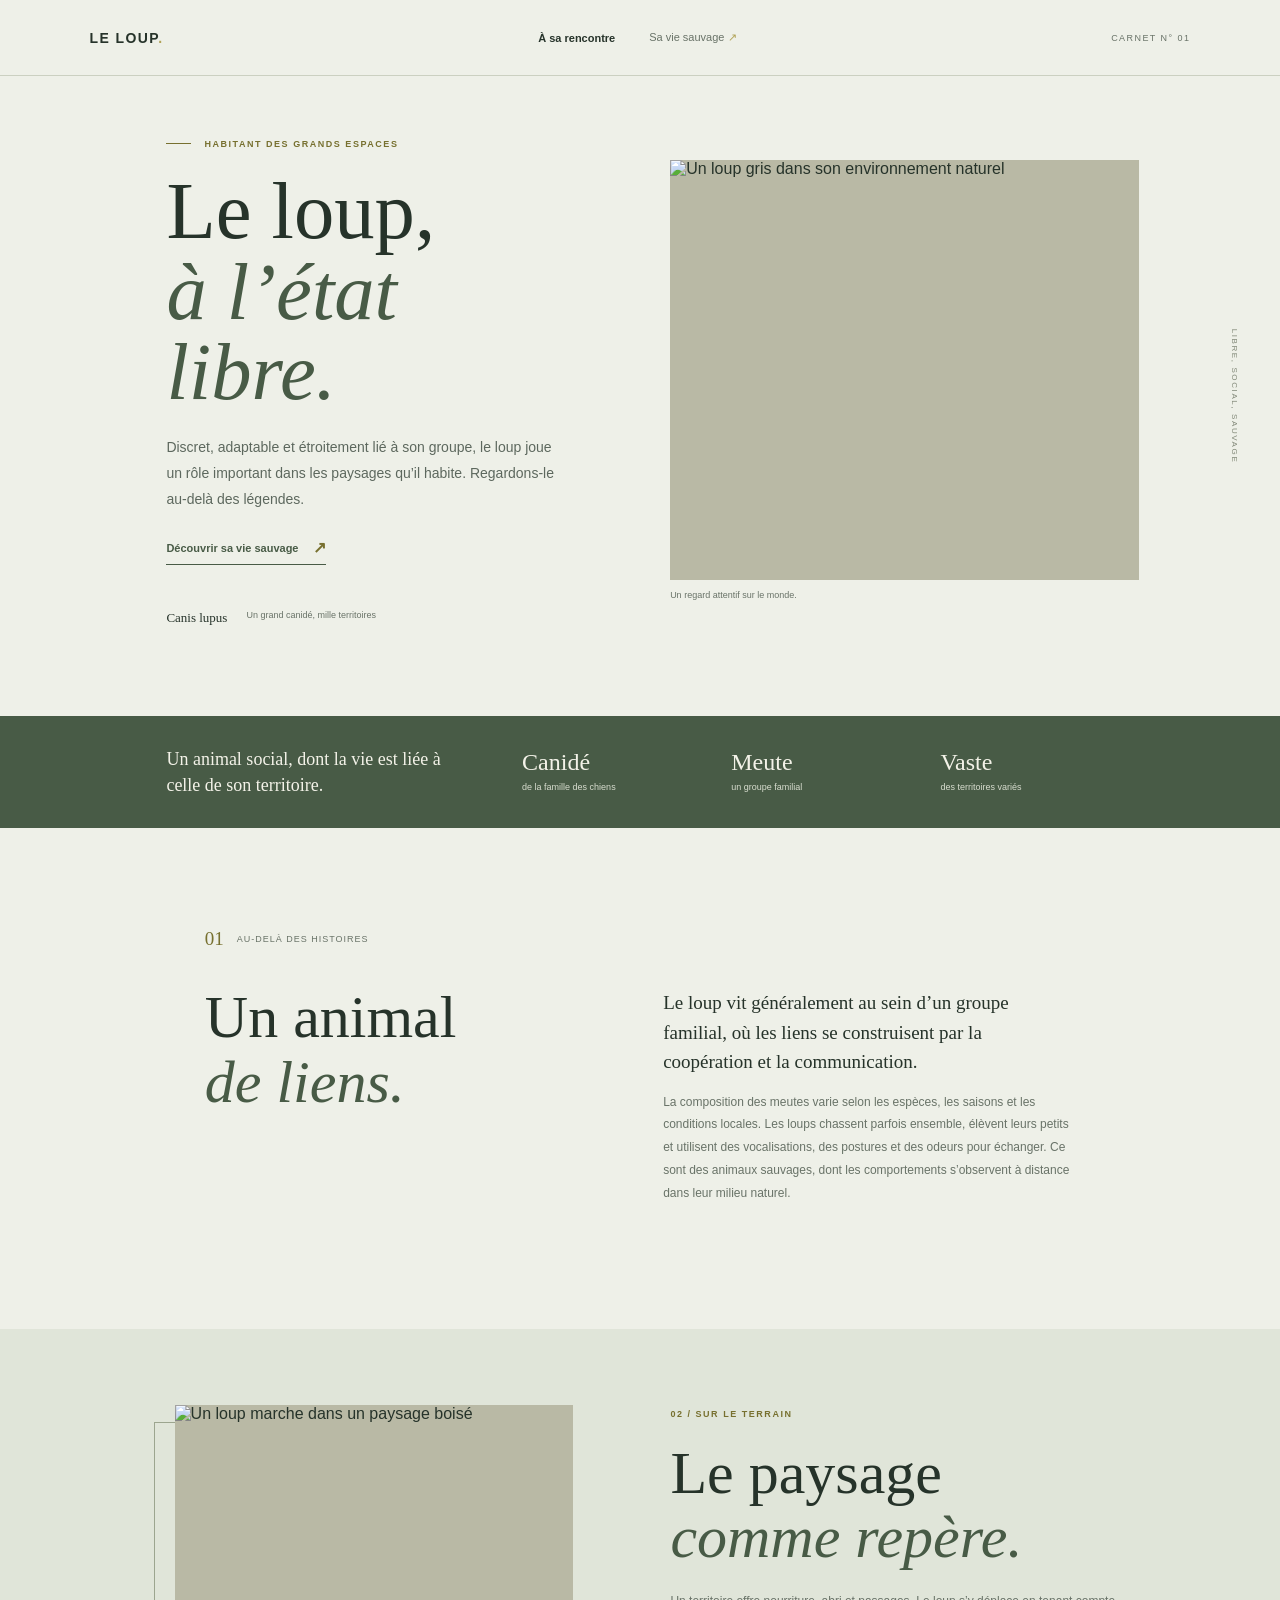
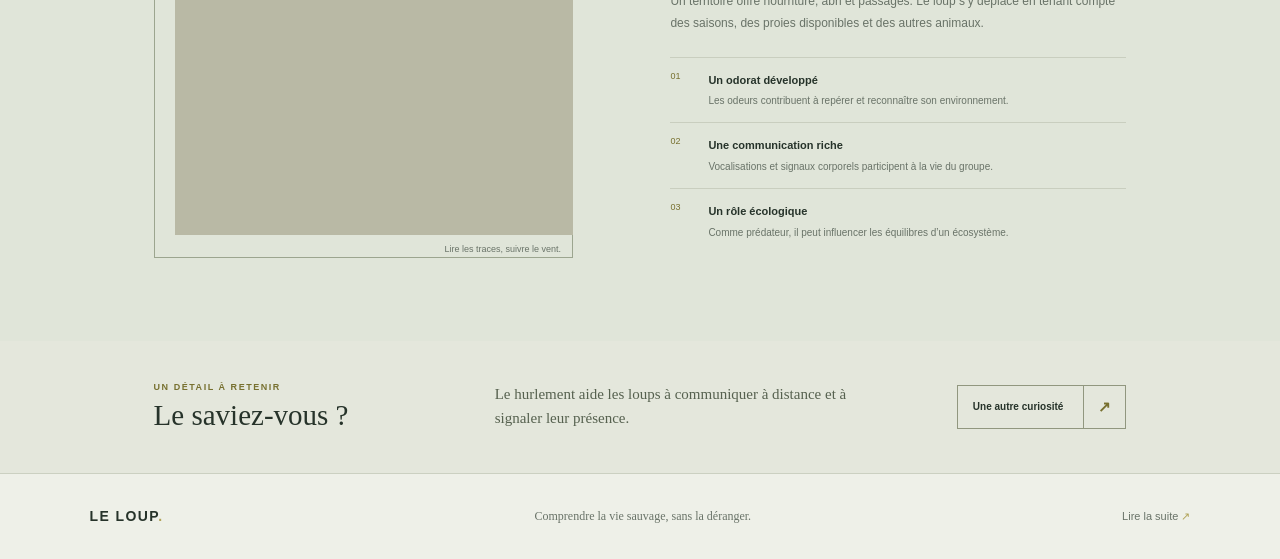
==== loup/index.html @ 83bfc55c "Je rajoute des élements sur mon site sur le loup" ====
<!doctype html>
<html lang="fr">
<head>
	<meta charset="utf-8">
	<meta name="viewport" content="width=device-width, initial-scale=1">
	<meta name="theme-color" content="#eef0e8">
	<meta name="description" content="À la rencontre du loup : sa vie en meute, ses sens et sa place dans les écosystèmes.">
	<title>Le loup — Libre et sauvage</title>
	<link rel="preconnect" href="https://images.unsplash.com">
	<link rel="stylesheet" href="style.css">
	<script src="script.js" defer></script>
</head>
<body>
	<header class="masthead">
		<a class="wordmark" href="index.html" aria-label="Le loup, accueil">LE LOUP<span>.</span></a>
		<nav class="main-nav" aria-label="Navigation principale">
			<a href="index.html" aria-current="page">À sa rencontre</a>
			<a href="comprendre.html">Sa vie sauvage <span aria-hidden="true">↗</span></a>
		</nav>
		<span class="issue-mark">CARNET N° 01</span>
	</header>

	<main>
		<section class="hero" aria-labelledby="hero-title">
			<div class="hero-copy">
				<p class="eyebrow"><span class="eyebrow-mark"></span> Habitant des grands espaces</p>
				<h1 id="hero-title">Le loup,<br><em>à l’état libre.</em></h1>
				<p class="hero-intro">Discret, adaptable et étroitement lié à son groupe, le loup joue un rôle important dans les paysages qu’il habite. Regardons-le au-delà des légendes.</p>
				<a class="text-link" href="comprendre.html">Découvrir sa vie sauvage <span aria-hidden="true">↗</span></a>
				<div class="hero-caption"><span>Canis lupus</span><span>Un grand canidé, mille territoires</span></div>
			</div>
			<figure class="hero-image">
				<img src="https://images.unsplash.com/photo-1564466809058-bf4114d55352?auto=format&fit=crop&w=1400&q=85" alt="Un loup gris dans son environnement naturel" fetchpriority="high">
				<figcaption>Un regard attentif sur le monde.</figcaption>
			</figure>
			<span class="side-note" aria-hidden="true">LIBRE, SOCIAL, SAUVAGE</span>
		</section>

		<section class="quick-facts" aria-label="Le loup en quelques repères">
			<p class="quick-intro">Un animal social, dont la vie est liée à celle de son territoire.</p>
			<div class="quick-fact"><strong>Canidé</strong><span>de la famille des chiens</span></div>
			<div class="quick-fact"><strong>Meute</strong><span>un groupe familial</span></div>
			<div class="quick-fact"><strong>Vaste</strong><span>des territoires variés</span></div>
		</section>

		<section class="origin-section" aria-labelledby="origin-title">
			<div class="section-label"><span>01</span><p>Au-delà des histoires</p></div>
			<div class="origin-content">
				<h2 id="origin-title">Un animal<br><em>de liens.</em></h2>
				<div class="origin-copy">
					<p class="lead">Le loup vit généralement au sein d’un groupe familial, où les liens se construisent par la coopération et la communication.</p>
					<p>La composition des meutes varie selon les espèces, les saisons et les conditions locales. Les loups chassent parfois ensemble, élèvent leurs petits et utilisent des vocalisations, des postures et des odeurs pour échanger. Ce sont des animaux sauvages, dont les comportements s’observent à distance dans leur milieu naturel.</p>
				</div>
			</div>
		</section>

		<section class="senses-section" aria-labelledby="senses-title">
			<figure class="senses-image">
				<img src="https://images.unsplash.com/photo-1571896349842-33c89424de2d?auto=format&fit=crop&w=1100&q=85" alt="Un loup marche dans un paysage boisé" loading="lazy">
				<figcaption>Lire les traces, suivre le vent.</figcaption>
			</figure>
			<div class="senses-copy">
				<p class="eyebrow">02 / Sur le terrain</p>
				<h2 id="senses-title">Le paysage<br><em>comme repère.</em></h2>
				<p>Un territoire offre nourriture, abri et passages. Le loup s’y déplace en tenant compte des saisons, des proies disponibles et des autres animaux.</p>
				<ul class="sense-list">
					<li><span>01</span><p><strong>Un odorat développé</strong>Les odeurs contribuent à repérer et reconnaître son environnement.</p></li>
					<li><span>02</span><p><strong>Une communication riche</strong>Vocalisations et signaux corporels participent à la vie du groupe.</p></li>
					<li><span>03</span><p><strong>Un rôle écologique</strong>Comme prédateur, il peut influencer les équilibres d’un écosystème.</p></li>
				</ul>
			</div>
		</section>

		<section class="fact-section" aria-labelledby="fact-title">
			<div>
				<p class="eyebrow">Un détail à retenir</p>
				<h2 id="fact-title">Le saviez-vous ?</h2>
			</div>
			<p class="fact-copy" id="wolf-fact" aria-live="polite" aria-atomic="true">Le hurlement aide les loups à communiquer à distance et à signaler leur présence.</p>
			<button class="fact-button" id="fact-button" type="button"><span>Une autre curiosité</span><span aria-hidden="true">↗</span></button>
		</section>
	</main>

	<footer class="site-footer">
		<a class="wordmark" href="index.html" aria-label="Le loup, accueil">LE LOUP<span>.</span></a>
		<p>Comprendre la vie sauvage, sans la déranger.</p>
		<a class="footer-link" href="comprendre.html">Lire la suite <span aria-hidden="true">↗</span></a>
	</footer>
</body>
</html>
---- loup/style.css ----
:root {
	color-scheme: light;
	--paper: #eef0e8;
	--paper-deep: #e0e5d9;
	--ink: #26332a;
	--muted: #697368;
	--forest: #485b46;
	--lichen: #b1a357;
	--line: #cbd0c1;
	--serif: Georgia, 'Times New Roman', serif;
	--sans: 'Trebuchet MS', Arial, sans-serif;
}

* { box-sizing: border-box; }
html { min-width: 320px; background: var(--paper); }
body {
	margin: 0;
	color: var(--ink);
	background-color: var(--paper);
	background-image: radial-gradient(#68745412 0.65px, transparent 0.65px);
	background-size: 8px 8px;
	font-family: var(--sans);
	-webkit-font-smoothing: antialiased;
}

img { display: block; width: 100%; }
a { color: inherit; text-decoration: none; }
a:focus-visible, button:focus-visible { outline: 3px solid var(--lichen); outline-offset: 4px; }

.masthead, .site-footer {
	min-height: 76px;
	padding: 0 7%;
	display: flex;
	align-items: center;
	justify-content: space-between;
	border-bottom: 1px solid var(--line);
}
.wordmark { flex: 0 0 auto; font-size: 14px; font-weight: 700; letter-spacing: 0.1em; }
.wordmark span { color: var(--lichen); }
.main-nav { display: flex; align-items: center; gap: 34px; }
.main-nav a, .footer-link { color: var(--muted); font-size: 11px; transition: color 160ms ease; }
.main-nav a:hover, .footer-link:hover { color: var(--forest); }
.main-nav a[aria-current="page"] { color: var(--ink); font-weight: 700; }
.main-nav a span, .footer-link span { color: var(--lichen); }
.issue-mark { color: var(--muted); font-size: 9px; letter-spacing: 0.16em; }

.hero {
	position: relative;
	width: min(1440px, 100%);
	min-height: 600px;
	margin: 0 auto;
	padding: 63px 11% 72px 13%;
	display: grid;
	grid-template-columns: 0.91fr 1.09fr;
	align-items: center;
	gap: 7%;
}
.hero-copy { position: relative; z-index: 1; padding-bottom: 18px; }
.eyebrow { margin: 0 0 22px; color: #77702f; font-size: 9px; font-weight: 700; letter-spacing: 0.17em; text-transform: uppercase; }
.eyebrow-mark { display: inline-block; width: 25px; height: 1px; margin: 0 9px 3px 0; background: currentColor; }
h1, h2, h3, p { margin-top: 0; }
h1, h2 { font-family: var(--serif); font-weight: 400; }
h1 { margin-bottom: 22px; font-size: clamp(55px, 6.3vw, 84px); line-height: 1; }
h1 em, h2 em { color: var(--forest); font-weight: 400; }
.hero-intro, .inner-hero-copy > p:not(.eyebrow) { max-width: 390px; margin-bottom: 25px; color: #5d685e; font-size: 14px; line-height: 1.85; }
.text-link { display: inline-flex; align-items: center; gap: 15px; padding-bottom: 7px; border-bottom: 1px solid var(--forest); color: var(--forest); font-size: 11px; font-weight: 700; }
.text-link span { color: #77702f; font-size: 16px; }
.hero-caption { display: flex; gap: 19px; margin-top: 45px; color: var(--muted); font-size: 9px; }
.hero-caption span:first-child { color: var(--ink); font-family: var(--serif); font-size: 13px; }
.hero-image, .inner-hero-image { position: relative; margin: 0; padding: 0 0 23px 24px; }
.hero-image::before, .inner-hero-image::before { position: absolute; z-index: -1; top: 21px; right: -20px; bottom: 0; left: 4px; border: 1px solid #9ca58f; content: ''; }
.hero-image img { height: 420px; object-fit: cover; object-position: center 45%; background: #b9b9a5; }
.hero-image figcaption, .inner-hero-image figcaption { padding-top: 10px; color: var(--muted); font-size: 9px; }
.side-note { position: absolute; top: 50%; right: 3.2%; color: #818878; font-size: 8px; letter-spacing: 0.2em; writing-mode: vertical-rl; transform: translateY(-50%); }

.quick-facts { display: grid; grid-template-columns: 1.2fr repeat(3, 0.65fr); align-items: center; gap: 36px; padding: 30px 13%; color: #f3f2e8; background: var(--forest); }
.quick-intro { max-width: 280px; margin: 0; font-family: var(--serif); font-size: 18px; line-height: 1.45; }
.quick-fact { display: grid; gap: 5px; }
.quick-fact strong { font-family: var(--serif); font-size: 24px; font-weight: 400; }
.quick-fact span { color: #d8ddcf; font-size: 9px; line-height: 1.5; }

.origin-section, .language-section { padding: 100px 16% 112px; }
.section-label { display: flex; align-items: center; gap: 13px; margin-bottom: 35px; color: var(--muted); }
.section-label span { color: #77702f; font-family: var(--serif); font-size: 19px; }
.section-label p { margin: 0; font-size: 9px; letter-spacing: 0.11em; text-transform: uppercase; }
.origin-content { display: grid; grid-template-columns: 0.88fr 1fr; gap: 11%; align-items: start; }
h2 { margin-bottom: 0; font-size: clamp(40px, 4.7vw, 60px); line-height: 1.08; }
.origin-copy { padding-top: 3px; }
.origin-copy p { color: var(--muted); font-size: 12px; line-height: 1.9; }
.origin-copy .lead { margin-bottom: 14px; color: var(--ink); font-family: var(--serif); font-size: 19px; line-height: 1.55; }

.senses-section, .reading-section { display: grid; grid-template-columns: 0.92fr 1fr; align-items: center; gap: 10%; padding: 76px 12% 83px; background: var(--paper-deep); }
.senses-image { position: relative; margin: 0; padding: 0 0 23px 21px; }
.senses-image::before { position: absolute; z-index: 0; top: 17px; right: 0; bottom: 0; left: 0; border: 1px solid #9ca58f; content: ''; }
.senses-image img { position: relative; z-index: 1; height: 430px; object-fit: cover; background: #b9b9a5; }
.senses-image figcaption { position: absolute; z-index: 2; right: 12px; bottom: 4px; color: var(--muted); font-size: 9px; }
.senses-copy { max-width: 470px; }
.senses-copy h2 { margin-bottom: 20px; }
.senses-copy > p:not(.eyebrow) { color: var(--muted); font-size: 12px; line-height: 1.85; }
.sense-list { margin: 22px 0 0; padding: 0; list-style: none; }
.sense-list li { display: grid; grid-template-columns: 29px 1fr; gap: 9px; padding: 13px 0; border-top: 1px solid #c9cebf; }
.sense-list li > span { color: #77702f; font-size: 9px; }
.sense-list li p { margin: 0; color: var(--muted); font-size: 10px; line-height: 1.7; }
.sense-list strong { display: block; margin-bottom: 3px; color: var(--ink); font-size: 11px; }

.fact-section { display: grid; grid-template-columns: 0.72fr 1fr auto; align-items: center; gap: 30px; padding: 40px 12%; background: #e4e7dc; }
.fact-section .eyebrow { margin-bottom: 8px; }
.fact-section h2 { font-size: 29px; }
.fact-copy { max-width: 390px; min-height: 52px; display: flex; align-items: center; margin: 0; color: #56614f; font-family: var(--serif); font-size: 15px; line-height: 1.55; }
.fact-button, .outline-button { min-height: 44px; display: inline-flex; align-items: center; justify-content: space-between; gap: 20px; padding: 0 0 0 15px; border: 1px solid #91977f; border-radius: 0; color: var(--ink); background: transparent; font: 700 10px var(--sans); cursor: pointer; transition: color 160ms ease, background-color 160ms ease; }
.fact-button:hover, .outline-button:hover { color: #f3f2e8; background: var(--forest); }
.fact-button span:last-child, .outline-button span { width: 42px; height: 42px; display: grid; place-items: center; border-left: 1px solid #91977f; color: #77702f; font-size: 15px; }

.inner-hero { display: grid; grid-template-columns: 1fr 0.95fr; align-items: center; gap: 10%; padding: 78px 13% 85px; }
.inner-hero-copy h1 { font-size: clamp(52px, 5.7vw, 76px); }
.inner-hero-image img { height: 390px; object-fit: cover; background: #b9b9a5; }
.language-section { padding-top: 79px; padding-bottom: 102px; }
.language-content { display: grid; grid-template-columns: 0.85fr 1.15fr; gap: 10%; }
.language-heading .eyebrow { margin-bottom: 18px; }
.language-list article { display: grid; grid-template-columns: 34px 1fr; gap: 15px; padding: 17px 0; border-top: 1px solid var(--line); }
.language-icon { color: #77702f; font-family: var(--serif); font-size: 17px; }
.language-list h3, .care-item h3 { margin: 0 0 7px; font-family: var(--serif); font-size: 19px; font-weight: 400; }
.language-list p { max-width: 420px; margin: 0; color: var(--muted); font-size: 11px; line-height: 1.8; }

.reading-section { grid-template-columns: 0.92fr 1fr; padding-top: 72px; padding-bottom: 75px; }
.reading-photo { position: relative; padding: 0 0 21px 20px; }
.reading-photo::before { position: absolute; z-index: 0; top: 18px; right: 0; bottom: 0; left: 0; border: 1px solid #9ca58f; content: ''; }
.reading-photo img { position: relative; z-index: 1; height: 395px; object-fit: cover; background: #b9b9a5; }
.reading-photo > span { position: absolute; z-index: 2; right: 13px; bottom: 2px; color: var(--muted); font-size: 9px; }
.reading-copy { max-width: 470px; }
.reading-copy h2 { margin-bottom: 18px; }
.reading-copy > p:not(.eyebrow) { color: var(--muted); font-size: 12px; line-height: 1.9; }
.observation { margin: 24px 0 14px; padding: 14px 17px; border-left: 2px solid var(--lichen); background: #f2f2e9; }
.observation-label { display: block; margin-bottom: 6px; color: var(--forest); font-size: 8px; font-weight: 700; letter-spacing: 0.14em; text-transform: uppercase; }
.observation p { margin: 0; color: #59634f; font-family: var(--serif); font-size: 14px; line-height: 1.55; }
.outline-button { min-height: 42px; padding-left: 13px; }
.outline-button span { width: 39px; height: 40px; }

.care-section { padding: 95px 12% 77px; }
.care-heading { display: grid; grid-template-columns: 1fr 0.8fr; gap: 8%; align-items: end; }
.care-heading .eyebrow { grid-column: 1 / -1; margin-bottom: -2px; }
.care-heading h2 { grid-column: 1; }
.care-heading > p:last-child { max-width: 370px; margin: 0 0 4px; color: var(--muted); font-size: 11px; line-height: 1.85; }
.care-grid { display: grid; grid-template-columns: repeat(3, 1fr); margin-top: 47px; border-top: 1px solid var(--line); }
.care-item { min-height: 174px; padding: 18px 24px 8px 0; }
.care-item + .care-item { padding-left: 24px; border-left: 1px solid var(--line); }
.care-item > span { display: block; margin-bottom: 23px; color: #77702f; font-size: 9px; }
.care-item h3 { font-size: 17px; }
.care-item p { max-width: 260px; margin: 0; color: var(--muted); font-size: 10px; line-height: 1.8; }
.care-note { max-width: 700px; margin: 7px 0 0; color: var(--muted); font-size: 9px; line-height: 1.7; }

.site-footer { min-height: 86px; border-top: 1px solid var(--line); border-bottom: 0; }
.site-footer p { margin: 0; color: var(--muted); font-family: var(--serif); font-size: 12px; }

@media (max-width: 800px) {
	.masthead, .site-footer { padding-right: 5%; padding-left: 5%; }
	.main-nav { gap: 19px; }
	.issue-mark { display: none; }
	.hero { min-height: auto; padding: 58px 8% 61px; gap: 5%; }
	.hero-image img { height: 350px; }
	.side-note { right: 2%; }
	.quick-facts { gap: 20px; padding-right: 8%; padding-left: 8%; }
	.quick-intro { font-size: 16px; }
	.origin-section, .language-section { padding-right: 10%; padding-left: 10%; }
	.senses-section, .reading-section { gap: 7%; padding-right: 8%; padding-left: 8%; }
	.senses-image img, .reading-photo img { height: 360px; }
	.fact-section { grid-template-columns: 1fr auto; gap: 18px; padding: 33px 8%; }
	.fact-copy { grid-column: 1; grid-row: 2; }
	.fact-button { grid-column: 2; grid-row: 1 / span 2; }
	.inner-hero { padding-right: 8%; padding-left: 8%; gap: 7%; }
	.inner-hero-image img { height: 335px; }
	.care-section { padding-right: 8%; padding-left: 8%; }
}

@media (max-width: 580px) {
	.masthead { min-height: 67px; }
	.main-nav { gap: 12px; }
	.main-nav a { font-size: 9px; }
	.main-nav a span { display: none; }
	.hero, .inner-hero { grid-template-columns: 1fr; gap: 30px; padding: 45px 8% 43px; }
	.hero-copy { padding-bottom: 0; }
	h1, .inner-hero-copy h1 { font-size: 56px; }
	.hero-intro, .inner-hero-copy > p:not(.eyebrow) { font-size: 13px; }
	.hero-caption { margin-top: 26px; }
	.hero-image, .inner-hero-image { width: 92%; margin-left: auto; padding-left: 14px; }
	.hero-image::before, .inner-hero-image::before { top: 13px; right: -12px; left: 0; }
	.hero-image img { height: 320px; }
	.inner-hero-image img { height: 300px; }
	.side-note { display: none; }
	.quick-facts { grid-template-columns: repeat(3, 1fr); gap: 20px 12px; padding: 25px 8%; }
	.quick-intro { grid-column: 1 / -1; max-width: 320px; }
	.quick-fact strong { font-size: 21px; }
	.quick-fact span { font-size: 8px; }
	.origin-section, .language-section { padding: 62px 8% 68px; }
	.section-label { margin-bottom: 25px; }
	.origin-content, .language-content { grid-template-columns: 1fr; gap: 26px; }
	.origin-copy .lead { font-size: 18px; }
	.senses-section, .reading-section { grid-template-columns: 1fr; gap: 37px; padding: 50px 8% 58px; }
	.senses-image, .reading-photo { width: 94%; padding-left: 14px; }
	.senses-image img, .reading-photo img { height: 330px; }
	.fact-section { grid-template-columns: 1fr; gap: 15px; padding: 29px 8%; }
	.fact-copy, .fact-button { grid-column: 1; grid-row: auto; }
	.fact-copy { min-height: 0; }
	.fact-button { width: max-content; }
	.care-section { padding: 66px 8% 54px; }
	.care-heading { grid-template-columns: 1fr; gap: 16px; }
	.care-heading .eyebrow, .care-heading h2 { grid-column: 1; }
	.care-grid { grid-template-columns: 1fr; margin-top: 31px; }
	.care-item { min-height: 0; padding: 17px 0 20px; }
	.care-item + .care-item { padding-left: 0; border-top: 1px solid var(--line); border-left: 0; }
	.care-item > span { margin-bottom: 13px; }
	.site-footer { min-height: 95px; flex-wrap: wrap; gap: 8px 14px; padding-top: 15px; padding-bottom: 15px; }
	.site-footer p { order: 3; width: 100%; }
	.footer-link { font-size: 9px; }
}

@media (prefers-reduced-motion: reduce) {
	*, *::before, *::after { transition-duration: 0.01ms !important; }
}
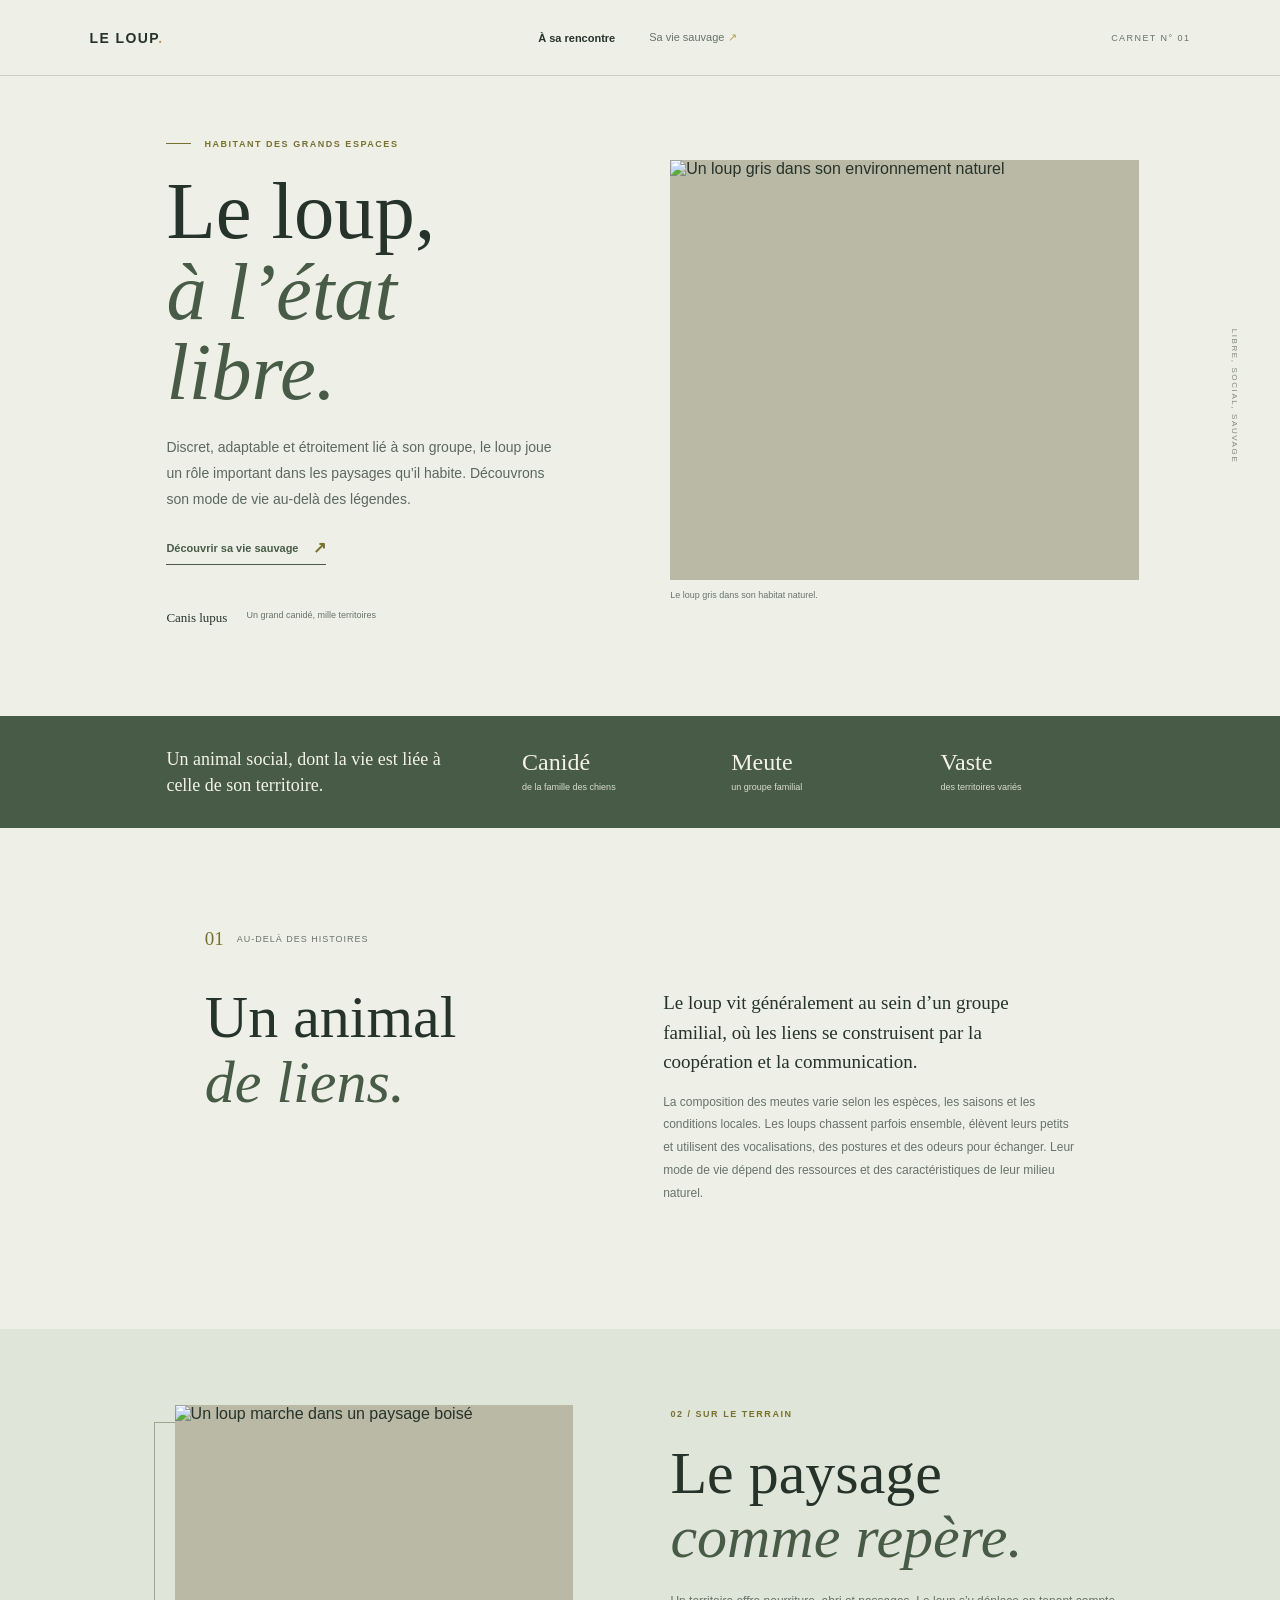
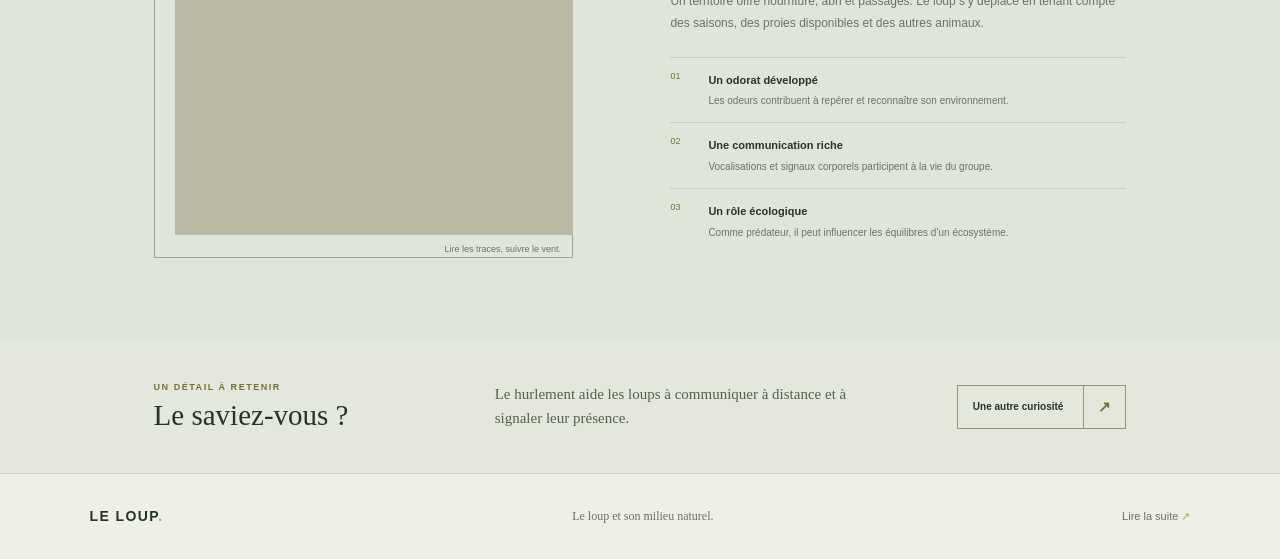
==== commit 9b73b5e7: "site du loup" ====
--- a/loup/index.html
+++ b/loup/index.html
@@ -25,13 +25,13 @@
 			<div class="hero-copy">
 				<p class="eyebrow"><span class="eyebrow-mark"></span> Habitant des grands espaces</p>
 				<h1 id="hero-title">Le loup,<br><em>à l’état libre.</em></h1>
-				<p class="hero-intro">Discret, adaptable et étroitement lié à son groupe, le loup joue un rôle important dans les paysages qu’il habite. Regardons-le au-delà des légendes.</p>
+				<p class="hero-intro">Discret, adaptable et étroitement lié à son groupe, le loup joue un rôle important dans les paysages qu’il habite. Découvrons son mode de vie au-delà des légendes.</p>
 				<a class="text-link" href="comprendre.html">Découvrir sa vie sauvage <span aria-hidden="true">↗</span></a>
 				<div class="hero-caption"><span>Canis lupus</span><span>Un grand canidé, mille territoires</span></div>
 			</div>
 			<figure class="hero-image">
 				<img src="https://images.unsplash.com/photo-1564466809058-bf4114d55352?auto=format&fit=crop&w=1400&q=85" alt="Un loup gris dans son environnement naturel" fetchpriority="high">
-				<figcaption>Un regard attentif sur le monde.</figcaption>
+				<figcaption>Le loup gris dans son habitat naturel.</figcaption>
 			</figure>
 			<span class="side-note" aria-hidden="true">LIBRE, SOCIAL, SAUVAGE</span>
 		</section>
@@ -49,7 +49,7 @@
 				<h2 id="origin-title">Un animal<br><em>de liens.</em></h2>
 				<div class="origin-copy">
 					<p class="lead">Le loup vit généralement au sein d’un groupe familial, où les liens se construisent par la coopération et la communication.</p>
-					<p>La composition des meutes varie selon les espèces, les saisons et les conditions locales. Les loups chassent parfois ensemble, élèvent leurs petits et utilisent des vocalisations, des postures et des odeurs pour échanger. Ce sont des animaux sauvages, dont les comportements s’observent à distance dans leur milieu naturel.</p>
+					<p>La composition des meutes varie selon les espèces, les saisons et les conditions locales. Les loups chassent parfois ensemble, élèvent leurs petits et utilisent des vocalisations, des postures et des odeurs pour échanger. Leur mode de vie dépend des ressources et des caractéristiques de leur milieu naturel.</p>
 				</div>
 			</div>
 		</section>
@@ -83,7 +83,7 @@
 
 	<footer class="site-footer">
 		<a class="wordmark" href="index.html" aria-label="Le loup, accueil">LE LOUP<span>.</span></a>
-		<p>Comprendre la vie sauvage, sans la déranger.</p>
+		<p>Le loup et son milieu naturel.</p>
 		<a class="footer-link" href="comprendre.html">Lire la suite <span aria-hidden="true">↗</span></a>
 	</footer>
 </body>
--- a/loup/style.css
+++ b/loup/style.css
@@ -130,9 +130,9 @@
 .reading-copy { max-width: 470px; }
 .reading-copy h2 { margin-bottom: 18px; }
 .reading-copy > p:not(.eyebrow) { color: var(--muted); font-size: 12px; line-height: 1.9; }
-.observation { margin: 24px 0 14px; padding: 14px 17px; border-left: 2px solid var(--lichen); background: #f2f2e9; }
-.observation-label { display: block; margin-bottom: 6px; color: var(--forest); font-size: 8px; font-weight: 700; letter-spacing: 0.14em; text-transform: uppercase; }
-.observation p { margin: 0; color: #59634f; font-family: var(--serif); font-size: 14px; line-height: 1.55; }
+.wolf-note { margin: 24px 0 14px; padding: 14px 17px; border-left: 2px solid var(--lichen); background: #f2f2e9; }
+.wolf-note-label { display: block; margin-bottom: 6px; color: var(--forest); font-size: 8px; font-weight: 700; letter-spacing: 0.14em; text-transform: uppercase; }
+.wolf-note p { margin: 0; color: #59634f; font-family: var(--serif); font-size: 14px; line-height: 1.55; }
 .outline-button { min-height: 42px; padding-left: 13px; }
 .outline-button span { width: 39px; height: 40px; }
 
